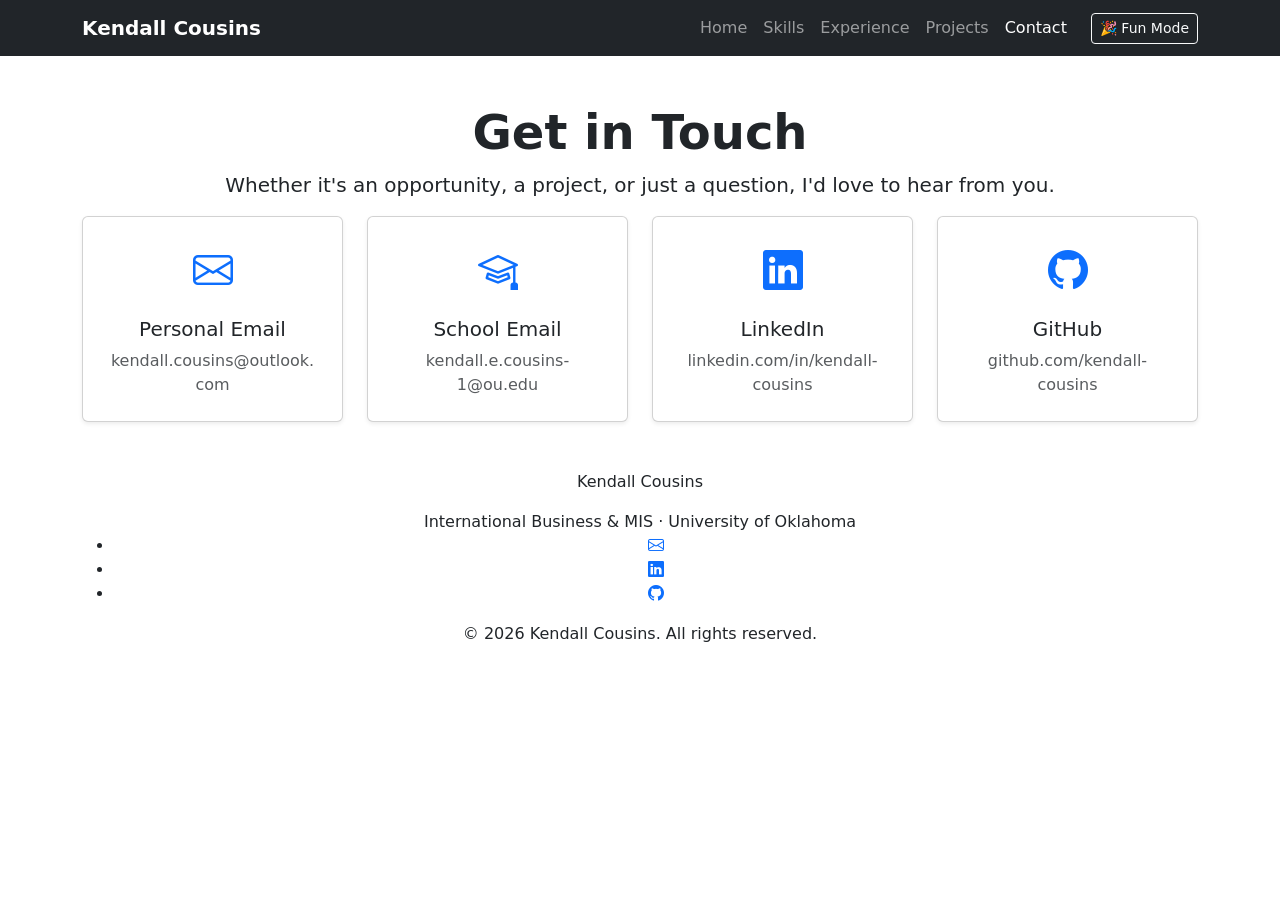
==== contact.html @ 5e0f58ff "Add files via upload" ====
<!DOCTYPE html>
<html lang="en">
<head>
    <meta charset="UTF-8">
    <meta name="viewport" content="width=device-width, initial-scale=1.0">
    <title>Contact | Kendall Cousins</title>

    <link href="https://cdn.jsdelivr.net/npm/bootstrap@5.3.3/dist/css/bootstrap.min.css" rel="stylesheet">
    <link href="https://cdn.jsdelivr.net/npm/bootstrap-icons@1.11.3/font/bootstrap-icons.min.css" rel="stylesheet">
    <!-- Google Fonts: Playfair Display (headings) + Source Sans 3 (body) -->
    <link rel="preconnect" href="https://fonts.googleapis.com">
    <link rel="preconnect" href="https://fonts.gstatic.com" crossorigin>
    <link href="https://fonts.googleapis.com/css2?family=Playfair+Display:wght@500;600;700&family=Source+Sans+3:wght@400;600;700&display=swap" rel="stylesheet">
    <link href="css/style.css" rel="stylesheet">
</head>
<body>

    <!-- NAVBAR -->
    <nav class="navbar navbar-expand-lg bg-dark sticky-top" data-bs-theme="dark">
        <div class="container">
            <a class="navbar-brand fw-bold" href="index.html">Kendall Cousins</a>
            <button class="navbar-toggler" type="button" data-bs-toggle="collapse" data-bs-target="#mainNav"
                    aria-controls="mainNav" aria-expanded="false" aria-label="Toggle navigation">
                <span class="navbar-toggler-icon"></span>
            </button>
            <div class="collapse navbar-collapse" id="mainNav">
                <ul class="navbar-nav ms-auto">
                    <li class="nav-item"><a class="nav-link" href="index.html">Home</a></li>
                    <li class="nav-item"><a class="nav-link" href="skills.html">Skills</a></li>
                    <li class="nav-item"><a class="nav-link" href="experience.html">Experience</a></li>
                    <li class="nav-item"><a class="nav-link" href="projects.html">Projects</a></li>
                    <li class="nav-item"><a class="nav-link active" aria-current="page" href="contact.html">Contact</a></li>
                    <li class="nav-item d-flex align-items-center">
                        <button id="fun-toggle" class="btn btn-outline-light btn-sm ms-lg-3 my-2 my-lg-0" type="button">🎉 Fun Mode</button>
                    </li>
                </ul>
            </div>
        </div>
    </nav>


    <main>

        <!-- ========================================================
             PAGE HEADING + short intro line
             ======================================================== -->
        <section id="contact-heading" class="pt-5 pb-3 text-center">
            <div class="container">
                <h1 class="display-5 fw-bold">Get in Touch</h1>
                <p class="lead mb-0">
                    Whether it's an opportunity, a project, or just a question, I'd love to hear from you.
                </p>
            </div>
        </section>

        <!-- ========================================================
             CONTACT LINKS
             NO fake contact form! Instead use cards or buttons for:
               - Email (mailto: link)
               - LinkedIn
               - GitHub
               - any other professional profiles
             Bootstrap Icons to try: bi-envelope, bi-linkedin, bi-github
             ======================================================== -->
        <section id="contact-links" class="pb-5">
            <div class="container">
                <div class="row g-4 justify-content-center">
                    <div class="col-md-6 col-xl-3">
                        <a href="mailto:kendall.cousins@outlook.com" class="card h-100 text-center shadow-sm text-decoration-none contact-card">
                            <div class="card-body p-4">
                                <i class="bi bi-envelope fs-1 text-primary"></i>
                                <h2 class="h5 mt-3">Personal Email</h2>
                                <p class="text-body-secondary mb-0 text-break">kendall.cousins@outlook.com</p>
                            </div>
                        </a>
                    </div>
                    <div class="col-md-6 col-xl-3">
                        <a href="mailto:kendall.e.cousins-1@ou.edu" class="card h-100 text-center shadow-sm text-decoration-none contact-card">
                            <div class="card-body p-4">
                                <i class="bi bi-mortarboard fs-1 text-primary"></i>
                                <h2 class="h5 mt-3">School Email</h2>
                                <p class="text-body-secondary mb-0 text-break">kendall.e.cousins-1@ou.edu</p>
                            </div>
                        </a>
                    </div>
                    <div class="col-md-6 col-xl-3">
                        <a href="https://www.linkedin.com/in/kendall-cousins/" target="_blank" rel="noopener noreferrer"
                           class="card h-100 text-center shadow-sm text-decoration-none contact-card">
                            <div class="card-body p-4">
                                <i class="bi bi-linkedin fs-1 text-primary"></i>
                                <h2 class="h5 mt-3">LinkedIn</h2>
                                <p class="text-body-secondary mb-0 text-break">linkedin.com/in/kendall-cousins</p>
                            </div>
                        </a>
                    </div>
                    <div class="col-md-6 col-xl-3">
                        <a href="https://github.com/kendall-cousins" target="_blank" rel="noopener noreferrer"
                           class="card h-100 text-center shadow-sm text-decoration-none contact-card">
                            <div class="card-body p-4">
                                <i class="bi bi-github fs-1 text-primary"></i>
                                <h2 class="h5 mt-3">GitHub</h2>
                                <p class="text-body-secondary mb-0 text-break">github.com/kendall-cousins</p>
                            </div>
                        </a>
                    </div>
                </div>
            </div>
        </section>

    </main>

    <!-- FOOTER (same on every page) -->
    <footer class="site-footer">
        <div class="container text-center">
            <p class="footer-name">Kendall Cousins</p>
            <p class="mb-0">International Business &amp; MIS &middot; University of Oklahoma</p>
            <ul class="footer-social">
                <li><a href="mailto:kendall.cousins@outlook.com" aria-label="Email"><i class="bi bi-envelope"></i></a></li>
                <li><a href="https://www.linkedin.com/in/kendall-cousins/" target="_blank" rel="noopener noreferrer" aria-label="LinkedIn"><i class="bi bi-linkedin"></i></a></li>
                <li><a href="https://github.com/kendall-cousins" target="_blank" rel="noopener noreferrer" aria-label="GitHub"><i class="bi bi-github"></i></a></li>
            </ul>
            <p class="footer-copy">&copy; 2026 Kendall Cousins. All rights reserved.</p>
        </div>
    </footer>

    <script src="https://cdn.jsdelivr.net/npm/bootstrap@5.3.3/dist/js/bootstrap.bundle.min.js"></script>
    <script src="js/script.js"></script>
    <script src="js/fun-mode.js"></script>
</body>
</html>
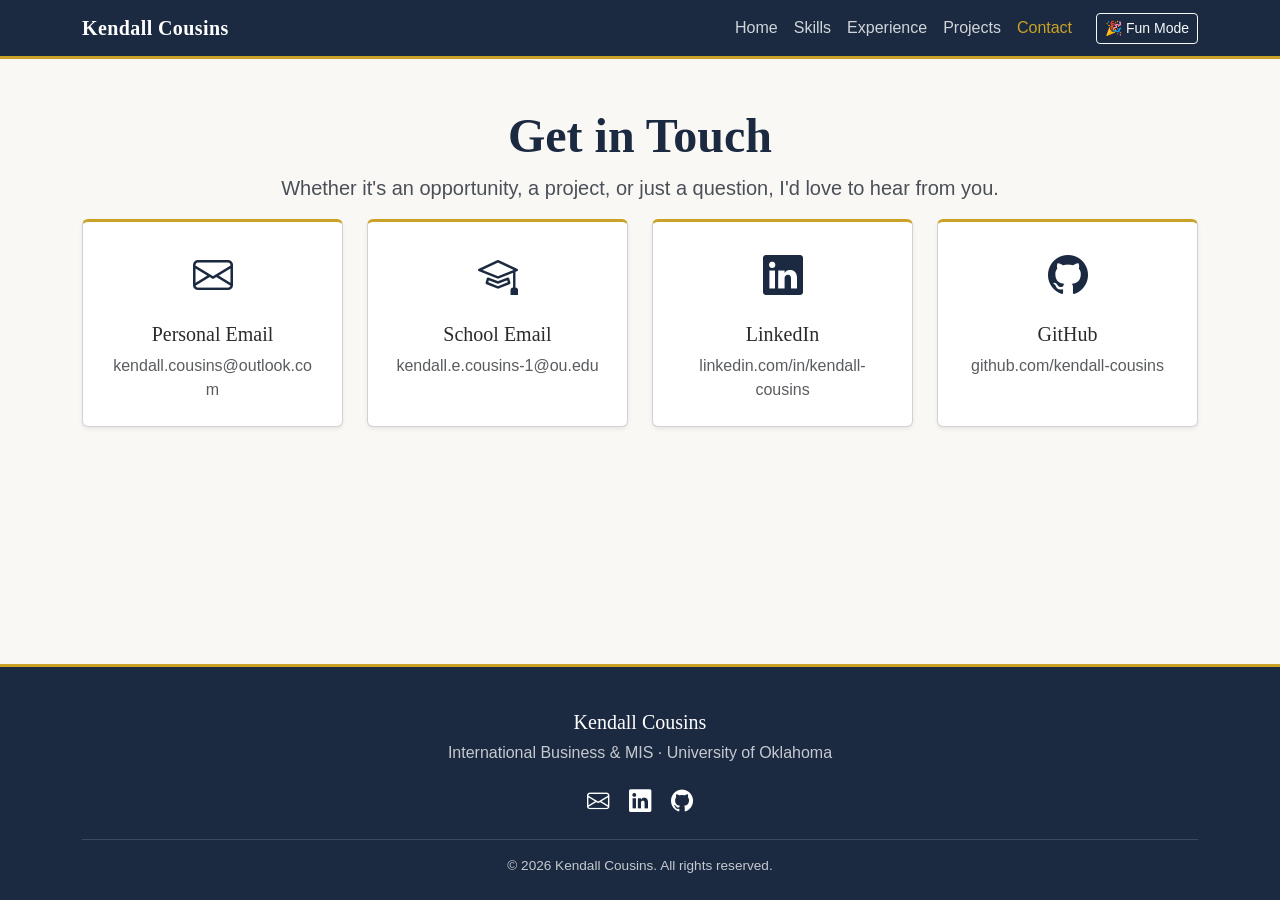
==== commit 401637af: "Fix HTML encoding issues in contact.html" ====
--- a/contact.html
+++ b/contact.html
@@ -11,7 +11,7 @@
     <link rel="preconnect" href="https://fonts.googleapis.com">
     <link rel="preconnect" href="https://fonts.gstatic.com" crossorigin>
     <link href="https://fonts.googleapis.com/css2?family=Playfair+Display:wght@500;600;700&family=Source+Sans+3:wght@400;600;700&display=swap" rel="stylesheet">
-    <link href="css/style.css" rel="stylesheet">
+    <link href="style.css" rel="stylesheet">
 </head>
 <body>
 
@@ -124,7 +124,7 @@
     </footer>
 
     <script src="https://cdn.jsdelivr.net/npm/bootstrap@5.3.3/dist/js/bootstrap.bundle.min.js"></script>
-    <script src="js/script.js"></script>
-    <script src="js/fun-mode.js"></script>
+    <script src="script.js"></script>
+    <script src="fun-mode.js"></script>
 </body>
 </html>
--- a/style.css
+++ b/style.css
@@ -0,0 +1,468 @@
+/* ==============================================================
+   style.css - your custom styles
+   Goal: make the site NOT look like default Bootstrap.
+   This file loads after Bootstrap, so rules here override it.
+   ============================================================== */
+
+
+/* ---------- 1. Color palette & fonts (CSS variables) ----------
+   Navy & gold. The --bs-* lines retheme Bootstrap's own classes
+   (text-primary, bg-light, badges, accordion...) without touching the HTML.
+   Gold is only used on navy or as a light tint: it's too pale for
+   text on a white background.
+*/
+:root {
+    --navy: #1b2a41;
+    --navy-light: #2c4266;
+    --gold: #c9a227;
+    --gold-dark: #8a6d12;   /* gold dark enough to read on white */
+    --gold-tint: #f3ebd3;
+    --cream: #faf8f4;
+    --cream-dark: #f1ece2;
+    --charcoal: #2b2b2b;
+
+    --font-heading: "Playfair Display", Georgia, "Times New Roman", serif;
+    --font-body: "Source Sans 3", "Segoe UI", Arial, sans-serif;
+
+    --bs-body-font-family: var(--font-body);
+    --bs-body-bg: var(--cream);
+    --bs-body-color: var(--charcoal);
+
+    --bs-primary: var(--navy);
+    --bs-primary-rgb: 27, 42, 65;
+    --bs-primary-bg-subtle: var(--gold-tint);
+    --bs-primary-border-subtle: #e2d3a4;
+    --bs-primary-text-emphasis: var(--navy);
+    --bs-secondary-rgb: 91, 100, 117;
+    --bs-light-rgb: 241, 236, 226;   /* the alternating "bg-light" sections */
+
+    --bs-link-color: var(--navy);
+    --bs-link-color-rgb: 27, 42, 65;
+    --bs-link-hover-color: var(--gold-dark);
+    --bs-link-hover-color-rgb: 138, 109, 18;
+    --bs-focus-ring-color: rgba(201, 162, 39, 0.4);
+    --bs-border-color: #e3ddd0;
+}
+
+
+/* ---------- 2. Base page styles (body, headings, links) ---------- */
+
+/* Keeps the footer at the bottom even on short pages */
+body {
+    min-height: 100vh;
+    display: flex;
+    flex-direction: column;
+}
+
+main {
+    flex: 1 0 auto;
+}
+
+h1, h2, h3, h4, h5, h6,
+.navbar-brand {
+    font-family: var(--font-heading);
+    color: var(--navy);
+}
+
+.lead {
+    color: #4a4f58;
+}
+
+
+/* ---------- 3. Navbar ---------- */
+.navbar.bg-dark {
+    background-color: var(--navy) !important;
+    border-bottom: 3px solid var(--gold);
+}
+
+.navbar[data-bs-theme=dark] {
+    --bs-navbar-color: rgba(255, 255, 255, 0.8);
+    --bs-navbar-hover-color: #fff;
+    --bs-navbar-active-color: var(--gold);
+}
+
+.navbar-brand {
+    color: #fff;
+    letter-spacing: 0.02em;
+}
+
+
+/* ---------- 4. Hero / About section ---------- */
+.headshot {
+    width: 100%;
+    max-width: 280px;
+    aspect-ratio: 1 / 1;
+    object-fit: cover;
+    border: 4px solid #fff;
+    outline: 2px solid var(--gold);
+}
+
+
+/* ---------- 5. Cards (skills, experience, projects) ---------- */
+.card {
+    background-color: #fff;
+    border-top: 3px solid var(--gold);
+}
+
+.accordion {
+    --bs-accordion-btn-focus-box-shadow: 0 0 0 0.25rem var(--bs-focus-ring-color);
+}
+
+.contact-card {
+    transition: transform 0.2s ease, box-shadow 0.2s ease;
+}
+
+.contact-card:hover,
+.contact-card:focus-visible {
+    transform: translateY(-4px);
+    box-shadow: 0 0.5rem 1rem rgba(0, 0, 0, 0.15) !important;
+}
+
+
+/* ---------- 6. Buttons & badges ---------- */
+.btn-primary {
+    --bs-btn-bg: var(--navy);
+    --bs-btn-border-color: var(--navy);
+    --bs-btn-hover-bg: var(--gold);
+    --bs-btn-hover-border-color: var(--gold);
+    --bs-btn-hover-color: var(--navy);
+    --bs-btn-active-bg: var(--gold-dark);
+    --bs-btn-active-border-color: var(--gold-dark);
+    --bs-btn-focus-shadow-rgb: 201, 162, 39;
+}
+
+.btn-outline-primary {
+    --bs-btn-color: var(--navy);
+    --bs-btn-border-color: var(--navy);
+    --bs-btn-hover-bg: var(--navy);
+    --bs-btn-hover-border-color: var(--navy);
+    --bs-btn-active-bg: var(--navy);
+    --bs-btn-active-border-color: var(--navy);
+    --bs-btn-focus-shadow-rgb: 201, 162, 39;
+}
+
+.form-control:focus {
+    border-color: var(--gold);
+    box-shadow: 0 0 0 0.25rem var(--bs-focus-ring-color);
+}
+
+
+/* ---------- 7. Footer ---------- */
+.site-footer {
+    background-color: var(--navy);
+    border-top: 3px solid var(--gold);
+    color: rgba(255, 255, 255, 0.75);
+    padding: 2.5rem 0 1.5rem;
+}
+
+.footer-name {
+    font-family: var(--font-heading);
+    font-size: 1.25rem;
+    color: #fff;
+    margin-bottom: 0.25rem;
+}
+
+.footer-social {
+    display: flex;
+    justify-content: center;
+    gap: 1.25rem;
+    list-style: none;
+    padding: 0;
+    margin: 1.25rem 0;
+}
+
+.footer-social a {
+    color: #fff;
+    font-size: 1.4rem;
+    transition: color 0.2s ease;
+}
+
+.footer-social a:hover,
+.footer-social a:focus-visible {
+    color: var(--gold);
+}
+
+.footer-copy {
+    font-size: 0.85rem;
+    margin: 0;
+    padding-top: 1rem;
+    border-top: 1px solid rgba(255, 255, 255, 0.15);
+}
+
+
+/* ---------- 8. Extra feature styles: FUN MODE ----------
+   Everything here only applies while <body> has a fun-* class,
+   which js/fun-mode.js adds and removes.
+
+   Stacking order (bottom to top):
+   GIFs 50 → corner nav / cookie banner / loading screen 9000
+   → "Are you sure?" pop-up 9400
+   → navbar 9500 (so the Normal Mode button is always reachable)
+   → cursor effects 9700
+*/
+
+/* Colors & fonts */
+body.fun-mode {
+    background: linear-gradient(135deg, #ff6ec7, #ffe156, #7afcff, #b388ff);
+    background-attachment: fixed;
+    font-family: "Comic Sans MS", "Comic Sans", "Chalkboard SE", cursive;
+}
+
+body.fun-mode h1,
+body.fun-mode h2,
+body.fun-mode h3,
+body.fun-mode h4,
+body.fun-mode h5,
+body.fun-mode h6,
+body.fun-mode .navbar-brand {
+    font-family: inherit; /* Comic Sans wins over the serif headings */
+}
+
+body.fun-mode h1,
+body.fun-mode h2 {
+    color: #ff00aa;
+    text-shadow: 3px 3px 0 #00ffff;
+}
+
+body.fun-mode .bg-light {
+    background: transparent !important;
+}
+
+body.fun-mode .navbar {
+    background: #6a00ff !important;
+    z-index: 9500;
+}
+
+body.fun-mode .card {
+    background: #fffbe6;
+    border: 4px dashed #ff00aa;
+    transform: rotate(-1.5deg);
+}
+
+body.fun-mode .col-md-6:nth-child(even) .card {
+    transform: rotate(1.5deg);
+}
+
+/* GIFs */
+.fun-gif {
+    position: absolute;
+    width: 130px;
+    z-index: 50;
+    pointer-events: none;
+}
+
+/* Row of silly buttons at the top, retro footer at the bottom */
+.fun-bar {
+    display: flex;
+    flex-wrap: wrap;
+    gap: 0.5rem;
+    justify-content: center;
+    padding: 1rem;
+}
+
+.fun-footer {
+    text-align: center;
+    padding: 2rem 1rem;
+}
+
+/* Visitor counter */
+.fun-counter {
+    display: inline-block;
+    font-family: "Courier New", monospace;
+    font-weight: bold;
+    background: #000;
+    color: #39ff14;
+    border: 3px ridge #c0c0c0;
+    padding: 0.5rem 1rem;
+}
+
+/* Under construction banner */
+.fun-construction {
+    text-align: center;
+    padding: 0.75rem;
+    background: repeating-linear-gradient(45deg, #ffd400 0 20px, #111 20px 40px);
+}
+
+.fun-construction span {
+    display: inline-block;
+    background: #ffd400;
+    color: #111;
+    font-weight: 900;
+    font-size: 1.25rem;
+    padding: 0.25rem 1rem;
+    animation: fun-blink 1s steps(2, start) infinite;
+}
+
+@keyframes fun-blink {
+    to { visibility: hidden; }
+}
+
+/* Fake awards */
+.fun-awards {
+    display: flex;
+    flex-wrap: wrap;
+    gap: 1rem;
+    justify-content: center;
+    margin-top: 1rem;
+}
+
+.fun-award {
+    background: linear-gradient(#ffe066, #f4a300);
+    border: 3px outset #ffd700;
+    font-size: 0.85rem;
+    font-weight: bold;
+    padding: 0.5rem 1rem;
+}
+
+/* "Are you sure?" pop-up */
+.fun-popup-backdrop {
+    position: fixed;
+    inset: 0;
+    z-index: 9400;
+    display: flex;
+    align-items: center;
+    justify-content: center;
+    padding: 16px;
+    background: rgba(0, 0, 0, 0.5);
+}
+
+.fun-popup {
+    position: relative;
+    width: 100%;
+    max-width: 420px;
+    text-align: center;
+    background: #fff;
+    border: 5px solid #ff00aa;
+    padding: 2.5rem 1.5rem 1.5rem;
+}
+
+.fun-popup-close {
+    position: absolute;
+    top: 8px;
+    right: 8px;
+    width: 32px;
+    height: 32px;
+    border: none;
+    background: #ff00aa;
+    color: #fff;
+    font-size: 1.25rem;
+    line-height: 1;
+    transition: transform 0.15s ease;
+}
+
+/* Cookie banner */
+.fun-cookie {
+    position: fixed;
+    left: 16px;
+    right: 16px;
+    bottom: 16px;
+    z-index: 9000;
+    max-width: 520px;
+    margin: 0 auto;
+    background: #3b2314;
+    color: #fff;
+    border-radius: 1rem;
+    padding: 1rem;
+    box-shadow: 0 0.5rem 1.5rem rgba(0, 0, 0, 0.4);
+}
+
+/* Fake loading screen (top is set by JS to sit under the navbar) */
+.fun-loading {
+    position: fixed;
+    left: 0;
+    right: 0;
+    bottom: 0;
+    z-index: 9000;
+    display: flex;
+    flex-direction: column;
+    align-items: center;
+    justify-content: center;
+    gap: 1rem;
+    padding: 16px;
+    background: #fff;
+}
+
+.fun-loading .progress {
+    width: min(400px, 100%);
+    height: 1.5rem;
+}
+
+/* Corner navigation */
+.fun-corner {
+    position: fixed;
+    z-index: 9000;
+}
+
+.fun-corner-nw { left: 12px; }
+.fun-corner-ne { right: 12px; }
+.fun-corner-sw { left: 12px; bottom: 12px; }
+.fun-corner-se { right: 12px; bottom: 12px; }
+
+/* Sideways biography: every paragraph becomes one long line */
+body.fun-sideways main p {
+    white-space: nowrap;
+    overflow-x: auto;
+    padding-bottom: 0.5rem;
+}
+
+/* Page rotation (everything except the fun extras) */
+body.fun-rotating > *:not(.fun-layer) {
+    transform: rotate(var(--fun-rotate, 0deg));
+    transition: transform 0.4s ease;
+}
+
+/* Emoji trail */
+.fun-trail {
+    position: fixed;
+    z-index: 9700;
+    pointer-events: none;
+    font-size: 1.5rem;
+    transform: translate(-50%, -50%);
+    animation: fun-float 1s ease-out forwards;
+}
+
+@keyframes fun-float {
+    to {
+        opacity: 0;
+        transform: translate(-50%, -150%) scale(1.5);
+    }
+}
+
+/* Giant emoji cursor */
+.fun-giant-cursor {
+    position: fixed;
+    z-index: 9700;
+    display: none;
+    pointer-events: none;
+    font-size: 120px;
+    line-height: 1;
+    transform: translate(-50%, -50%);
+}
+
+.fun-giant-cursor.is-visible {
+    display: block;
+}
+
+body.fun-hide-cursor,
+body.fun-hide-cursor * {
+    cursor: none !important;
+}
+
+/* "Make It Rhyme" button (position is random, set by JS) */
+.fun-rhyme-button {
+    position: fixed;
+    z-index: 9000;
+}
+
+/* Turn off blinking and motion for visitors who ask for less motion */
+@media (prefers-reduced-motion: reduce) {
+    .fun-construction span,
+    .fun-trail {
+        animation: none;
+    }
+
+    body.fun-rotating > *:not(.fun-layer),
+    .fun-popup-close {
+        transition: none;
+    }
+}
